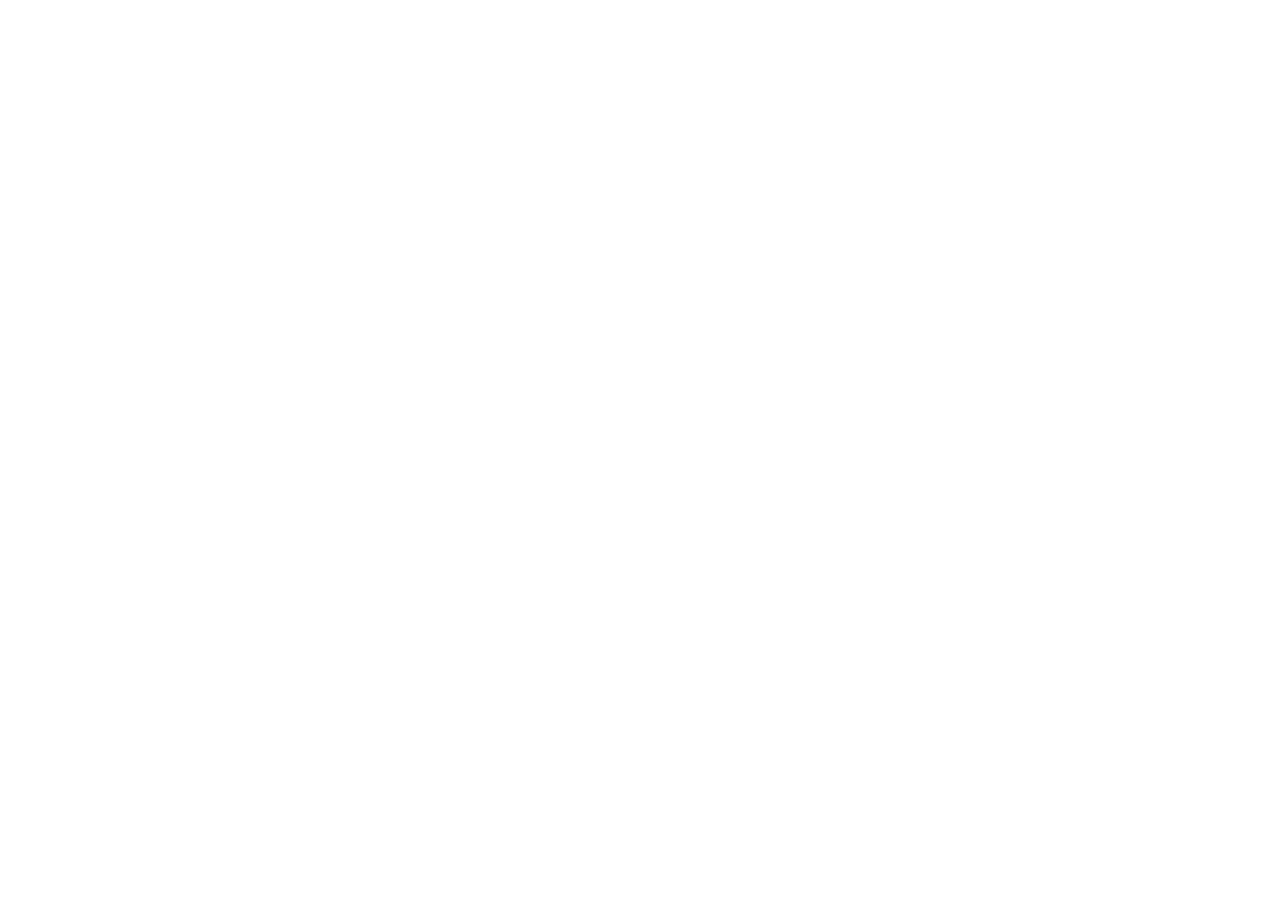
==== 01-Recipe-page/index.html @ 2506ee9f "Added basic structure and initial CSS and Assets" ====
<!DOCTYPE html>
<html lang="en">
<head>
    <meta charset="UTF-8">
    <meta name="viewport" content="width=device-width, initial-scale=1.0">
    <title>Recipe Page</title>
    <link rel="shortcut icon" href="./Assets/favicon.png" type="image/x-icon">
    <link rel="stylesheet" href="style.css">
</head>
<body>
    
    
</body>
</html>
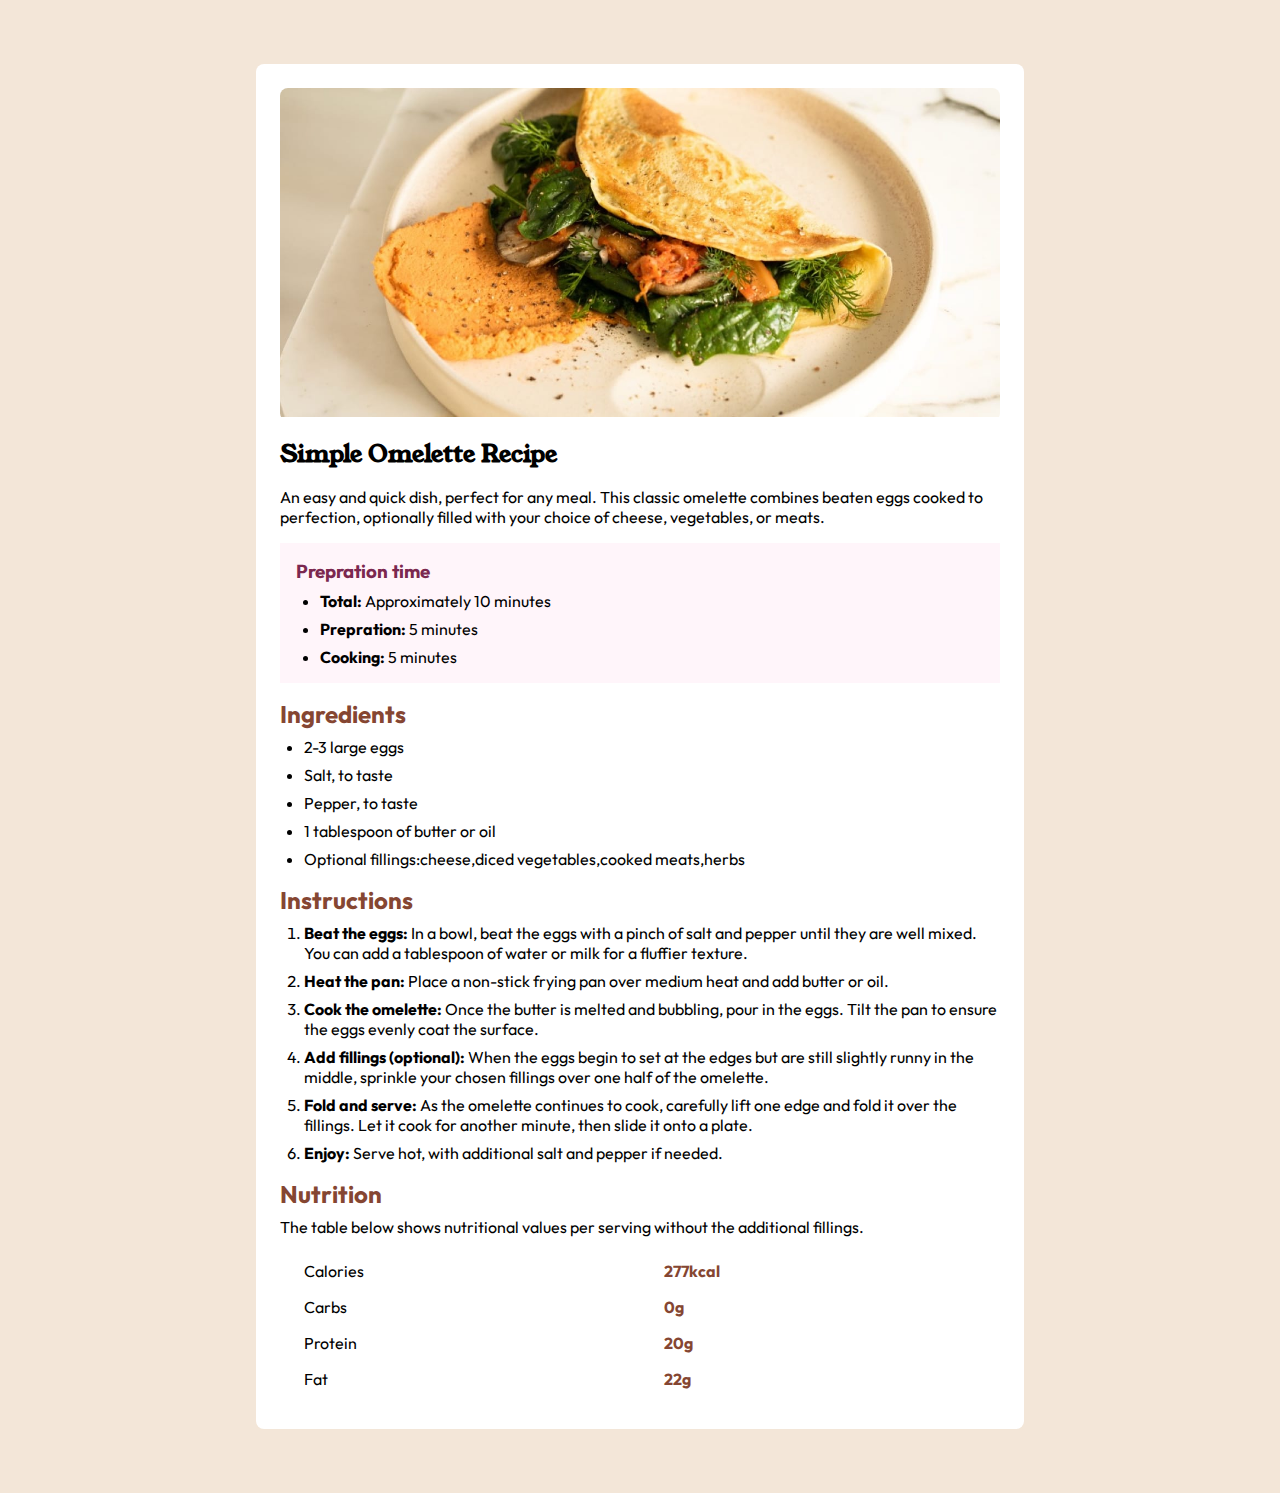
==== commit 6d66f4d6: "Added full responsive design using Html-Css" ====
--- a/01-Recipe-page/index.html
+++ b/01-Recipe-page/index.html
@@ -1,14 +1,106 @@
 <!DOCTYPE html>
 <html lang="en">
-<head>
-    <meta charset="UTF-8">
-    <meta name="viewport" content="width=device-width, initial-scale=1.0">
+  <head>
+    <meta charset="UTF-8" />
+    <meta name="viewport" content="width=device-width, initial-scale=1.0" />
     <title>Recipe Page</title>
-    <link rel="shortcut icon" href="./Assets/favicon.png" type="image/x-icon">
-    <link rel="stylesheet" href="style.css">
-</head>
-<body>
-    
-    
-</body>
-</html>+    <link rel="shortcut icon" href="./Assets/favicon.png" type="image/x-icon" />
+    <link rel="stylesheet" href="style.css" />
+  </head>
+  <body>
+    <div class="main-container">
+      <div class="image-container">
+        <img src="./Assets/omelette.png" alt="recipe-image" width="100%" />
+      </div>
+
+      <div class="heading-container">
+        <h2>Simple Omelette Recipe</h2>
+        <p>
+          An easy and quick dish, perfect for any meal. This classic omelette
+          combines beaten eggs cooked to perfection, optionally filled with your
+          choice of cheese, vegetables, or meats.
+        </p>
+      </div>
+
+      <div class="prepration-container">
+        <h3>Prepration time</h3>
+        <ul>
+          <li><strong>Total: </strong>Approximately 10 minutes</li>
+          <li><strong>Prepration: </strong>5 minutes</li>
+          <li><strong>Cooking: </strong>5 minutes</li>
+        </ul>
+      </div>
+
+      <div class="ingredient-container">
+        <h2>Ingredients</h2>
+        <ul>
+          <li>2-3 large eggs</li>
+          <li>Salt, to taste</li>
+          <li>Pepper, to taste</li>
+          <li>1 tablespoon of butter or oil</li>
+          <li>Optional fillings:cheese,diced vegetables,cooked meats,herbs</li>
+        </ul>
+      </div>
+
+      <div class="instruction-container">
+        <h2>Instructions</h2>
+        <ol>
+          <li>
+            <strong>Beat the eggs: </strong>In a bowl, beat the eggs with a
+            pinch of salt and pepper until they are well mixed. You can add a
+            tablespoon of water or milk for a fluffier texture.
+          </li>
+          <li>
+            <strong>Heat the pan: </strong>Place a non-stick frying pan over
+            medium heat and add butter or oil.
+          </li>
+          <li>
+            <strong>Cook the omelette: </strong>Once the butter is melted and
+            bubbling, pour in the eggs. Tilt the pan to ensure the eggs evenly
+            coat the surface.
+          </li>
+          <li>
+            <strong>Add fillings (optional): </strong>When the eggs begin to set
+            at the edges but are still slightly runny in the middle, sprinkle
+            your chosen fillings over one half of the omelette.
+          </li>
+          <li>
+            <strong>Fold and serve: </strong>As the omelette continues to cook,
+            carefully lift one edge and fold it over the fillings. Let it cook
+            for another minute, then slide it onto a plate.
+          </li>
+          <li>
+            <strong>Enjoy: </strong>Serve hot, with additional salt and pepper
+            if needed.
+          </li>
+        </ol>
+      </div>
+
+      <div class="nutrition-container">
+        <h2>Nutrition</h2>
+        <p>
+          The table below shows nutritional values per serving without the
+          additional fillings.
+        </p>
+        <table>
+          <tr>
+            <td>Calories</td>
+            <td><strong>277kcal</strong></td>
+          </tr>
+          <tr>
+            <td>Carbs</td>
+            <td><strong>0g</strong></td>
+          </tr>
+          <tr>
+            <td>Protein</td>
+            <td><strong>20g</strong></td>
+          </tr>
+          <tr>
+            <td>Fat</td>
+            <td><strong>22g</strong></td>
+          </tr>
+        </table>
+      </div>
+    </div>
+  </body>
+</html>
--- a/01-Recipe-page/style.css
+++ b/01-Recipe-page/style.css
@@ -0,0 +1,87 @@
+@import url("https://fonts.googleapis.com/css2?family=Outfit:wght@100..900&family=Young+Serif&display=swap");
+
+* {
+  margin: 0%;
+  padding: 0%;
+  box-sizing: border-box;
+  font-family: "Outfit", serif;
+}
+
+:root {
+  font-size: 1rem;
+}
+
+body {
+  background-color: hsl(30, 54%, 90%);
+  display: flex;
+  justify-content: center;
+  padding-block: 5%;
+}
+
+.main-container,
+.heading-container,
+.prepration-container,
+.nutrition-container,
+.ingredient-container,
+.instruction-container,
+ul,
+ol {
+  display: flex;
+  flex-direction: column;
+}
+
+h2,
+table strong {
+  color: hsl(14, 45%, 36%);
+}
+
+.main-container {
+  background-color: hsl(0, 0%, 100%);
+  width: 60%;
+  border-radius: 0.5rem;
+  padding: 1.5rem;
+  row-gap: 1rem;
+}
+
+.image-container {
+  overflow: hidden;
+  border-radius: 0.5rem;
+}
+
+.heading-container {
+  gap: 1rem;
+}
+
+.heading-container h2 {
+  font-family: "Young Serif", serif;
+  font-weight: 700;
+  color: black;
+}
+
+.prepration-container {
+  background-color: hsl(330, 100%, 98%);
+  gap: 0.5rem;
+  padding: 1rem;
+}
+
+.prepration-container h3 {
+  color: hsl(332, 51%, 32%);
+}
+
+.ingredient-container,
+.instruction-container,
+.nutrition-container {
+  gap: 0.5rem;
+}
+
+.prepration-container ul,
+.ingredient-container ul,
+.instruction-container ol {
+  margin-left: 1.5rem;
+  gap: 0.5rem;
+}
+
+table {
+  margin-left: 1.5rem;
+  border-spacing: 0px 1rem;
+}
